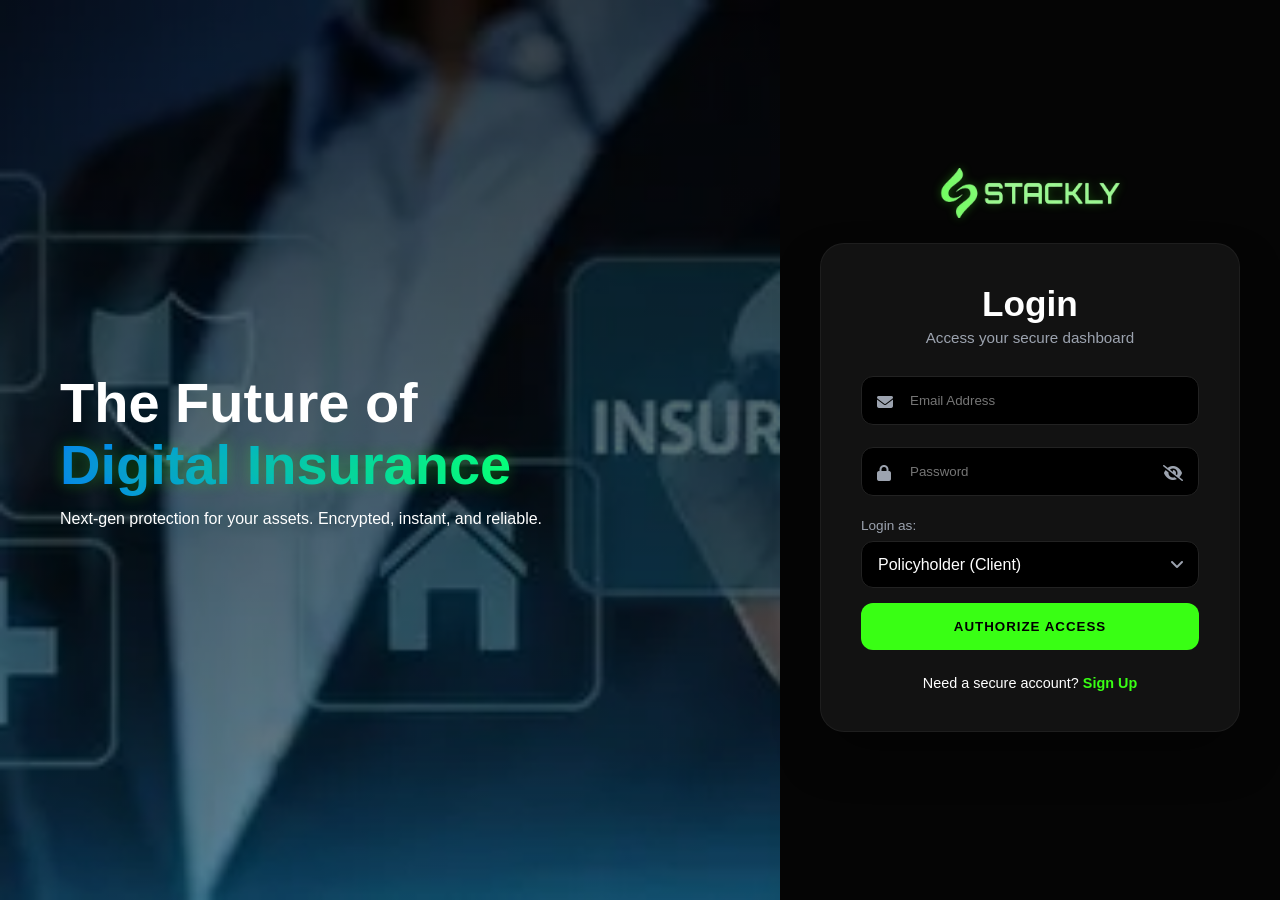
==== index.html @ 8f4632af "login page" ====
<!DOCTYPE html>
<html lang="en">

<head>
    <meta charset="UTF-8">
    <meta name="viewport" content="width=device-width, initial-scale=1.0">
    <title>Stackly | Secure Insurance Portal</title>
    <link rel="stylesheet" href="style.css">
    <link rel="stylesheet" href="https://cdnjs.cloudflare.com/ajax/libs/font-awesome/6.4.0/css/all.min.css">
</head>

<body>
    <div class="container">
        <div class="hero-section">
            <div class="hero-text">
                <h1>The Future of<br><span>Digital Insurance</span></h1>
                <p>Next-gen protection for your assets. Encrypted, instant, and reliable.</p>
            </div>
        </div>
        <div class="form-section">
            <a href="index.html" class="logo-container">
                <img src="./asset/logo_green.webp" alt="Stackly Logo">
            </a>
            <div class="login-card">
                <div id="login-form">
                    <h2>Login</h2>
                    <p class="subtitle">Access your secure dashboard</p>
                    <div class="input-group">
                        <i class="fa-solid fa-envelope"></i>
                        <input type="email" placeholder="Email Address" id="login-email">
                        <span class="error-msg" id="login-email-error">Invalid email format</span>
                    </div>
                    <div class="input-group">
                        <i class="fa-solid fa-lock"></i>
                        <input type="password" placeholder="Password" id="login-pass">
                        <i class="fa-solid fa-eye-slash toggle-pass" id="eye-icon"
                            onclick="togglePasswordVisibility()"></i>
                        <span class="error-msg" id="login-pass-error">Minimum 8 characters</span>
                    </div>
                    <div class="role-selector">
                        <label>Login as:</label>
                        <div class="select-wrapper">
                            <select id="role-select">
                                <option value="client">Policyholder (Client)</option>
                                <option value="agent">Insurance Agent</option>
                            </select>
                        </div>
                    </div>
                    <button class="login-btn" onclick="validateLogin()">Authorize Access</button>

                    <div class="footer-links">
                        <p>Need a secure account? <a href="#" onclick="toggleForm()">Sign Up</a></p>
                    </div>
                </div>
                <div id="signup-form" class="hidden">
                    <h2>Sign Up</h2>
                    <p class="subtitle">Start your protection journey</p>
                    <div class="input-group">
                        <i class="fa-solid fa-user"></i>
                        <input type="text" placeholder="Full Name" id="reg-name">
                        <span class="error-msg" id="reg-name-error">Name is required</span>
                    </div>
                    <div class="input-group">
                        <i class="fa-solid fa-envelope"></i>
                        <input type="email" placeholder="Email Address" id="reg-email">
                        <span class="error-msg" id="reg-email-error">Valid email required</span>
                    </div>
                    <div class="input-group">
                        <i class="fa-solid fa-lock"></i>
                        <input type="password" placeholder="Create Password" id="reg-pass">
                        <span class="error-msg" id="reg-pass-error">Min 8 characters</span>
                    </div>
                    <button class="login-btn" onclick="validateSignUp()">Create Account</button>
                    <div class="footer-links">
                        <p>Already protected? <a href="#" onclick="toggleForm()">Back to Login</a></p>
                    </div>
                </div>
            </div>
        </div>
    </div>
    <script src="script.js"></script>
</body>

</html>
---- style.css ----
:root {
  --black: #050505;
  --dark-card: #121212;
  --neon-green: #39ff14;
  --neon-glow: rgba(57, 255, 20, 0.4);
  --error-red: #ff3333;
  --white: #ffffff;
  --grey: #888888;
}

* {
  margin: 0;
  padding: 0;
  box-sizing: border-box;
  font-family: "Inter", sans-serif;
}
body {
  background-color: var(--black);
  color: var(--white);
  overflow-x: hidden;
}
.hidden {
  display: none !important;
}

.container {
  display: flex;
  height: 100vh;
  width: 100vw;
}
.hero-section {
  flex: 1.2;
  background:
    linear-gradient(rgba(0, 0, 0, 0.7), rgba(0, 0, 0, 0.4)),
    url("./asset/img1.webp");
  background-size: cover;
  background-position: center;
  display: flex;
  align-items: center;
  padding: 60px;
}

.hero-text h1 {
  font-size: 3.5rem;
  line-height: 1.1;
  margin-bottom: 15px;
}
.hero-text h1 span {
  color: var(--neon-green);
  text-shadow: 0 0 15px var(--neon-glow);
}

.form-section {
  flex: 0.8;
  display: flex;
  flex-direction: column;
  align-items: center;
  justify-content: center;
  padding: 30px;
}

.logo-container {
  display: flex;
  justify-content: center;
  margin-bottom: 25px;
  transition: 0.3s;
}
.logo-container img {
  max-width: 180px;
  height: auto;
  filter: drop-shadow(0 0 5px var(--neon-glow));
}

.login-card {
  width: 100%;
  max-width: 420px;
  background: var(--dark-card);
  padding: 40px;
  border-radius: 24px;
  border: 1px solid rgba(255, 255, 255, 0.05);
  box-shadow: 0 25px 50px -12px rgba(0, 0, 0, 0.5);
  backdrop-filter: blur(10px);
}

h2 {
  font-size: 2.2rem;
  margin-bottom: 5px;
  font-weight: 700;
  text-align: center;
}
.subtitle {
  color: var(--grey);
  margin-bottom: 30px;
  font-size: 0.95rem;
  text-align: center;
}

.input-group {
  margin-bottom: 22px;
  position: relative;
  width: 100%;
}
.input-group i:not(.toggle-pass) {
  position: absolute;
  left: 16px;
  top: 18px;
  color: var(--grey);
}
.input-group input {
  width: 100%;
  padding: 16px 16px 16px 48px;
  background: #000;
  border: 1px solid #222;
  border-radius: 12px;
  color: white;
  transition: 0.3s;
}
.input-group input:focus {
  border-color: var(--neon-green);
  outline: none;
  box-shadow: 0 0 10px var(--neon-glow);
}

.toggle-pass {
  position: absolute;
  right: 16px;
  top: 18px;
  cursor: pointer;
  color: var(--grey);
  z-index: 10;
}

.role-selector {
  width: 100%;
  margin-bottom: 15px;
}
.role-selector label {
  display: block;
  margin-bottom: 8px;
  color: var(--grey);
  font-size: 0.85rem;
}
.select-wrapper {
  position: relative;
  width: 100%;
}
.select-wrapper select {
  width: 100%;
  padding: 14px 16px;
  background: #000;
  color: white;
  border: 1px solid #222;
  border-radius: 12px;
  cursor: pointer;
  appearance: none;
  font-size: 1rem;
}
.select-wrapper::after {
  content: "\f107";
  font-family: "Font Awesome 6 Free";
  font-weight: 900;
  position: absolute;
  right: 15px;
  top: 50%;
  transform: translateY(-50%);
  color: var(--grey);
  pointer-events: none;
}

@keyframes spin {
  to {
    transform: rotate(360deg);
  }
}
.spinner {
  display: inline-block;
  width: 18px;
  height: 18px;
  border: 3px solid rgba(0, 0, 0, 0.3);
  border-top-color: #000;
  border-radius: 50%;
  animation: spin 0.8s linear infinite;
  margin-right: 10px;
}

.login-btn {
  width: 100%;
  padding: 16px;
  background: var(--neon-green);
  color: black;
  border: none;
  border-radius: 12px;
  font-weight: 800;
  cursor: pointer;
  text-transform: uppercase;
  letter-spacing: 1px;
  transition: 0.3s;
  display: flex;
  align-items: center;
  justify-content: center;
}
.login-btn:hover {
  box-shadow: 0 0 20px var(--neon-green);
  transform: translateY(-2px);
}

.error-msg {
  color: var(--error-red);
  font-size: 0.75rem;
  display: none;
  margin-top: 6px;
  padding-left: 5px;
}
.footer-links {
  text-align: center;
  margin-top: 25px;
  font-size: 0.9rem;
}
.footer-links a {
  color: var(--neon-green);
  text-decoration: none;
  font-weight: 600;
}

@media (max-width: 1024px) {
  .container {
    flex-direction: column;
    overflow-y: auto;
    height: auto;
  }

  .form-section {
    order: 1;
    padding: 20px;
  }

  .logo-container {
    order: 1;
    margin: 20px 0;
  }

  .hero-section {
    order: 2;
    height: 200px;
    padding: 20px;
    flex: none;
  }

  .login-card {
    order: 3;
    background: transparent;
    border: none;
    box-shadow: none;
    padding: 10px;
  }

  .hero-text h1 {
    font-size: 1.8rem;
    text-align: center;
  }
  .hero-text p {
    display: none;
  }
}

:root {
  --bg-black: #050505;
  --dark-card: #121212;
  --neon-green: #39ff14;
  --neon-glow: rgba(57, 255, 20, 0.3);
  --white: #ffffff;
  --grey: #9ca3af;
  --error: #ff3e3e;
}

* {
  margin: 0;
  padding: 0;
  box-sizing: border-box;
  font-family: "Inter", sans-serif;
}

body {
  background-color: var(--bg-black);
  color: var(--white);
  height: 100vh;
  overflow: hidden;
}

.dashboard-container {
  display: grid;
  grid-template-columns: 260px 1fr;
  grid-template-rows: 80px 1fr;
  height: 100vh;
  grid-template-areas:
    "sidebar header"
    "sidebar main";
}

.dashboard-header {
  grid-area: header;
  background: rgba(18, 18, 18, 0.9);
  backdrop-filter: blur(10px);
  display: flex;
  justify-content: space-between;
  align-items: center;
  padding: 0 40px;
  border-bottom: 1px solid rgba(255, 255, 255, 0.05);
}

.text-gradient {
  background: linear-gradient(90deg, #fff, var(--neon-green));
  -webkit-background-clip: text;
  -webkit-text-fill-color: transparent;
  font-weight: 800;
  font-size: 1.5rem;
}

.header-actions {
  display: flex;
  gap: 20px;
  align-items: center;
}

.notif-btn,
.profile-btn {
  background: #1a1a1a;
  border: 1px solid #333;
  color: var(--white);
  padding: 8px 15px;
  border-radius: 30px;
  display: flex;
  align-items: center;
  gap: 10px;
  cursor: pointer;
  transition: 0.3s;
}

.profile-btn:hover {
  border-color: var(--neon-green);
  box-shadow: 0 0 10px var(--neon-glow);
}

.sidebar {
  grid-area: sidebar;
  background: var(--dark-card);
  border-right: 1px solid rgba(255, 255, 255, 0.05);
  display: flex;
  flex-direction: column;
  padding: 30px 20px;
}

.dashboard-logo {
  max-width: 150px;
  margin: 0 auto 50px auto;
  filter: drop-shadow(0 0 5px var(--neon-glow));
}

.sidebar ul {
  list-style: none;
}

.sidebar-item {
  padding: 15px;
  color: var(--grey);
  display: flex;
  align-items: center;
  gap: 15px;
  cursor: pointer;
  border-radius: 12px;
  margin-bottom: 10px;
  transition: 0.3s;
}

.sidebar-item:hover,
.sidebar-item.active {
  background: rgba(57, 255, 20, 0.1);
  color: var(--neon-green);
}

.side-bar-bottom {
  margin-top: auto;
  display: flex;
  flex-direction: column;
  gap: 10px;
  border-top: 1px solid #222;
  padding-top: 20px;
}

.main-content {
  grid-area: main;
  padding: 50px;
  overflow-y: auto;
  position: relative;
  background: radial-gradient(
    circle at top right,
    rgba(57, 255, 20, 0.02),
    transparent
  );
}

.main-content::before {
  content: "STACKLY";
  position: absolute;
  top: 50%;
  left: 50%;
  transform: translate(-50%, -50%) rotate(-15deg);
  font-size: 12rem;
  font-weight: 900;
  color: rgba(255, 255, 255, 0.02);
  pointer-events: none;
  z-index: 0;
}

.sec-head {
  font-size: 2.5rem;
  font-weight: 800;
  margin-bottom: 40px;
  position: relative;
  z-index: 1;
}

.sections-grid {
  display: grid;
  grid-template-columns: repeat(auto-fit, minmax(280px, 1fr));
  gap: 30px;
  position: relative;
  z-index: 1;
}

.stat-card {
  background: rgba(18, 18, 18, 0.8);
  padding: 40px;
  border-radius: 24px;
  border: 1px solid rgba(255, 255, 255, 0.05);
  text-align: center;
  transition: 0.4s cubic-bezier(0.175, 0.885, 0.32, 1.275);
}

.stat-card:hover {
  border-color: var(--neon-green);
  transform: translateY(-10px);
  box-shadow: 0 20px 40px rgba(0, 0, 0, 0.6);
}

.stat-icon {
  font-size: 3rem;
  color: var(--neon-green);
  margin-bottom: 15px;
}

.stat-number {
  font-size: 2.8rem;
  font-weight: 800;
  margin-bottom: 5px;
}

.stat-label {
  color: var(--grey);
  text-transform: uppercase;
  font-size: 0.8rem;
  letter-spacing: 1.5px;
}

@media (max-width: 1024px) {
  .dashboard-container {
    grid-template-columns: 1fr;
    grid-template-areas: "header" "main";
  }
  .sidebar {
    display: none;
  }
  .sections-grid {
    grid-template-columns: 1fr;
  }
}

.hero-text {
  animation: float 6s ease-in-out infinite;
}

@keyframes float {
  0%,
  100% {
    transform: translateY(0px);
  }
  50% {
    transform: translateY(-20px);
  }
}

.hero-text h1 span {
  background: linear-gradient(90deg, #007bff, #00ff88, #007bff);
  background-size: 200% auto;
  -webkit-background-clip: text;
  -webkit-text-fill-color: transparent;
  animation: shine 3s linear infinite;
}

@keyframes shine {
  to {
    background-position: 200% center;
  }
}

.input-group {
  transition:
    transform 0.3s ease,
    box-shadow 0.3s ease;
}

.input-group:focus-within {
  transform: translateX(10px);
}

.hidden {
  display: none;
  opacity: 0;
  transform: translateY(20px);
}

#login-form,
#signup-form {
  animation: fadeInForm 0.5s ease forwards;
}

@keyframes fadeInForm {
  from {
    opacity: 0;
    transform: scale(0.95);
  }
  to {
    opacity: 1;
    transform: scale(1);
  }
}
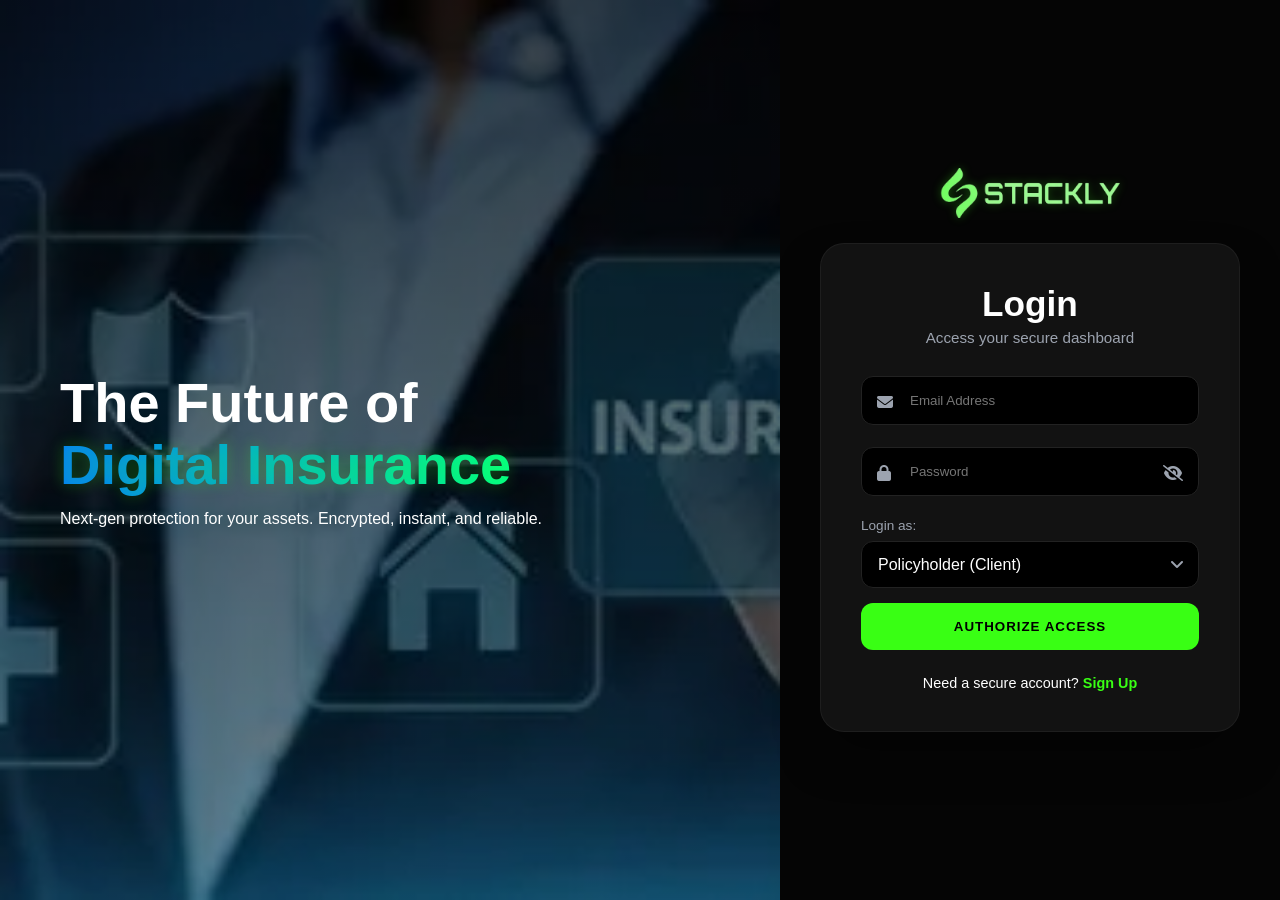
==== commit c7914cc3: "login page" ====
--- a/index.html
+++ b/index.html
@@ -7,12 +7,13 @@
     <title>Stackly | Secure Insurance Portal</title>
     <link rel="stylesheet" href="style.css">
     <link rel="stylesheet" href="https://cdnjs.cloudflare.com/ajax/libs/font-awesome/6.4.0/css/all.min.css">
+    <link href="https://unpkg.com/aos@2.3.1/dist/aos.css" rel="stylesheet">
 </head>
 
 <body>
     <div class="container">
         <div class="hero-section">
-            <div class="hero-text">
+            <div class="hero-text" data-aos="fade-right" data-aos-delay="200">
                 <h1>The Future of<br><span>Digital Insurance</span></h1>
                 <p>Next-gen protection for your assets. Encrypted, instant, and reliable.</p>
             </div>
@@ -21,7 +22,7 @@
             <a href="index.html" class="logo-container">
                 <img src="./asset/logo_green.webp" alt="Stackly Logo">
             </a>
-            <div class="login-card">
+            <div class="login-card" data-aos="zoom-in" data-aos-delay="400">
                 <div id="login-form">
                     <h2>Login</h2>
                     <p class="subtitle">Access your secure dashboard</p>
@@ -79,6 +80,13 @@
         </div>
     </div>
     <script src="script.js"></script>
+    <script src="https://unpkg.com/aos@2.3.1/dist/aos.js"></script>
+    <script>
+        AOS.init({
+            duration: 1000, 
+            once: true,     
+        });
+    </script>
 </body>
 
 </html>
--- a/style.css
+++ b/style.css
@@ -283,8 +283,8 @@
 body {
   background-color: var(--bg-black);
   color: var(--white);
-  height: 100vh;
-  overflow: hidden;
+  /* height: 100vh; */
+  /* overflow: hidden; */
 }
 
 .dashboard-container {
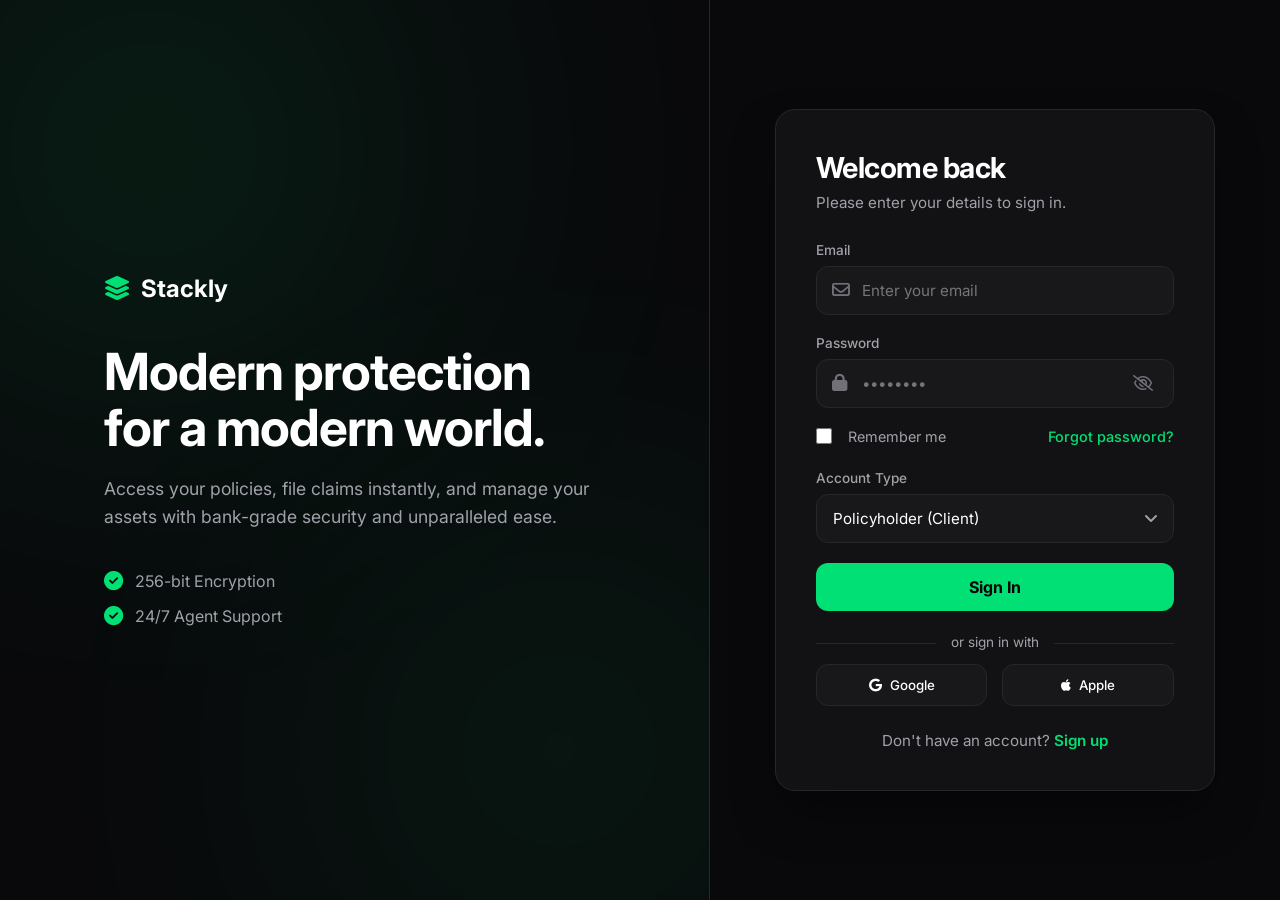
==== commit 47787a7d: "login page" ====
--- a/index.html
+++ b/index.html
@@ -1,45 +1,83 @@
 <!DOCTYPE html>
 <html lang="en">
-
 <head>
     <meta charset="UTF-8">
     <meta name="viewport" content="width=device-width, initial-scale=1.0">
     <title>Stackly | Secure Insurance Portal</title>
+    <!-- Google Fonts -->
+    <link href="https://fonts.googleapis.com/css2?family=Inter:wght@400;500;600;700&display=swap" rel="stylesheet">
+    <!-- Font Awesome -->
+    <link rel="stylesheet" href="https://cdnjs.cloudflare.com/ajax/libs/font-awesome/6.4.0/css/all.min.css">
+    <!-- AOS Animation -->
+    <link href="https://unpkg.com/aos@2.3.1/dist/aos.css" rel="stylesheet">
     <link rel="stylesheet" href="style.css">
-    <link rel="stylesheet" href="https://cdnjs.cloudflare.com/ajax/libs/font-awesome/6.4.0/css/all.min.css">
-    <link href="https://unpkg.com/aos@2.3.1/dist/aos.css" rel="stylesheet">
 </head>
-
 <body>
     <div class="container">
+        <!-- High-End Dark Hero Section -->
         <div class="hero-section">
-            <div class="hero-text" data-aos="fade-right" data-aos-delay="200">
-                <h1>The Future of<br><span>Digital Insurance</span></h1>
-                <p>Next-gen protection for your assets. Encrypted, instant, and reliable.</p>
+            <div class="bg-shapes">
+                <div class="shape shape-1"></div>
+                <div class="shape shape-2"></div>
+            </div>
+            <div class="hero-content" data-aos="fade-up" data-aos-duration="1000">
+                <div class="brand">
+                    <i class="fa-solid fa-layer-group"></i> Stackly
+                </div>
+                <h1>Modern protection<br>for a modern world.</h1>
+                <p>Access your policies, file claims instantly, and manage your assets with bank-grade security and unparalleled ease.</p>
+                
+                <div class="hero-features">
+                    <div class="feature-item">
+                        <i class="fa-solid fa-check-circle"></i>
+                        <span>256-bit Encryption</span>
+                    </div>
+                    <div class="feature-item">
+                        <i class="fa-solid fa-check-circle"></i>
+                        <span>24/7 Agent Support</span>
+                    </div>
+                </div>
             </div>
         </div>
+
+        <!-- Sleek Dark Form Section -->
         <div class="form-section">
-            <a href="index.html" class="logo-container">
-                <img src="./asset/logo_green.webp" alt="Stackly Logo">
-            </a>
-            <div class="login-card" data-aos="zoom-in" data-aos-delay="400">
+            <div class="login-card" data-aos="fade-left" data-aos-delay="200" data-aos-duration="1000">
+                <!-- LOGIN FORM -->
                 <div id="login-form">
-                    <h2>Login</h2>
-                    <p class="subtitle">Access your secure dashboard</p>
+                    <h2>Welcome back</h2>
+                    <p class="subtitle">Please enter your details to sign in.</p>
+                    
                     <div class="input-group">
-                        <i class="fa-solid fa-envelope"></i>
-                        <input type="email" placeholder="Email Address" id="login-email">
+                        <label>Email</label>
+                        <div class="input-wrapper">
+                            <i class="fa-regular fa-envelope"></i>
+                            <input type="email" placeholder="Enter your email" id="login-email">
+                        </div>
                         <span class="error-msg" id="login-email-error">Invalid email format</span>
                     </div>
+
                     <div class="input-group">
-                        <i class="fa-solid fa-lock"></i>
-                        <input type="password" placeholder="Password" id="login-pass">
-                        <i class="fa-solid fa-eye-slash toggle-pass" id="eye-icon"
-                            onclick="togglePasswordVisibility()"></i>
+                        <label>Password</label>
+                        <div class="input-wrapper">
+                            <i class="fa-solid fa-lock"></i>
+                            <input type="password" placeholder="••••••••" id="login-pass">
+                            <i class="fa-regular fa-eye-slash toggle-pass" id="eye-icon" onclick="togglePasswordVisibility()"></i>
+                        </div>
                         <span class="error-msg" id="login-pass-error">Minimum 8 characters</span>
                     </div>
-                    <div class="role-selector">
-                        <label>Login as:</label>
+
+                    <div class="form-utils">
+                        <label class="checkbox-container">
+                            <input type="checkbox">
+                            <span class="checkmark"></span>
+                            Remember me
+                        </label>
+                        <a href="#" class="forgot-link">Forgot password?</a>
+                    </div>
+
+                    <div class="input-group">
+                        <label>Account Type</label>
                         <div class="select-wrapper">
                             <select id="role-select">
                                 <option value="client">Policyholder (Client)</option>
@@ -47,46 +85,64 @@
                             </select>
                         </div>
                     </div>
-                    <button class="login-btn" onclick="validateLogin()">Authorize Access</button>
 
-                    <div class="footer-links">
-                        <p>Need a secure account? <a href="#" onclick="toggleForm()">Sign Up</a></p>
+                    <button class="login-btn" onclick="validateLogin()">Sign In</button>
+
+                    <div class="divider"><span>or sign in with</span></div>
+
+                    <div class="social-login">
+                        <button class="social-btn"><i class="fa-brands fa-google"></i> Google</button>
+                        <button class="social-btn"><i class="fa-brands fa-apple"></i> Apple</button>
                     </div>
+
+                    <p class="switch-form">Don't have an account? <a href="#" onclick="toggleForm()">Sign up</a></p>
                 </div>
+
+                <!-- SIGN UP FORM -->
                 <div id="signup-form" class="hidden">
-                    <h2>Sign Up</h2>
-                    <p class="subtitle">Start your protection journey</p>
+                    <h2>Create an account</h2>
+                    <p class="subtitle">Start your journey with Stackly today.</p>
+                    
                     <div class="input-group">
-                        <i class="fa-solid fa-user"></i>
-                        <input type="text" placeholder="Full Name" id="reg-name">
+                        <label>Full Name</label>
+                        <div class="input-wrapper">
+                            <i class="fa-regular fa-user"></i>
+                            <input type="text" placeholder="John Doe" id="reg-name">
+                        </div>
                         <span class="error-msg" id="reg-name-error">Name is required</span>
                     </div>
+
                     <div class="input-group">
-                        <i class="fa-solid fa-envelope"></i>
-                        <input type="email" placeholder="Email Address" id="reg-email">
+                        <label>Email</label>
+                        <div class="input-wrapper">
+                            <i class="fa-regular fa-envelope"></i>
+                            <input type="email" placeholder="Enter your email" id="reg-email">
+                        </div>
                         <span class="error-msg" id="reg-email-error">Valid email required</span>
                     </div>
+
                     <div class="input-group">
-                        <i class="fa-solid fa-lock"></i>
-                        <input type="password" placeholder="Create Password" id="reg-pass">
+                        <label>Password</label>
+                        <div class="input-wrapper">
+                            <i class="fa-solid fa-lock"></i>
+                            <input type="password" placeholder="Create a password" id="reg-pass">
+                        </div>
                         <span class="error-msg" id="reg-pass-error">Min 8 characters</span>
                     </div>
+
                     <button class="login-btn" onclick="validateSignUp()">Create Account</button>
-                    <div class="footer-links">
-                        <p>Already protected? <a href="#" onclick="toggleForm()">Back to Login</a></p>
-                    </div>
+                    
+                    <p class="switch-form">Already have an account? <a href="#" onclick="toggleForm()">Log in</a></p>
                 </div>
             </div>
         </div>
     </div>
+
+    <!-- Scripts -->
+    <script src="https://unpkg.com/aos@2.3.1/dist/aos.js"></script>
     <script src="script.js"></script>
-    <script src="https://unpkg.com/aos@2.3.1/dist/aos.js"></script>
     <script>
-        AOS.init({
-            duration: 1000, 
-            once: true,     
-        });
+        AOS.init({ duration: 800, once: true });
     </script>
 </body>
-
 </html>
--- a/style.css
+++ b/style.css
@@ -1,11 +1,19 @@
 :root {
-  --black: #050505;
-  --dark-card: #121212;
-  --neon-green: #39ff14;
-  --neon-glow: rgba(57, 255, 20, 0.4);
-  --error-red: #ff3333;
-  --white: #ffffff;
-  --grey: #888888;
+  --primary: #00e074; /* Refined Fintech Neon Green */
+  --primary-hover: #00c264;
+  --primary-glow: rgba(0, 224, 116, 0.15);
+
+  --bg-main: #09090b; /* Deep off-black */
+  --card-bg: #121214;
+  --input-bg: #18181b;
+
+  --text-main: #ffffff;
+  --text-muted: #a1a1aa;
+
+  --border: #27272a;
+  --border-hover: #3f3f46;
+
+  --error: #ef4444;
 }
 
 * {
@@ -14,523 +22,394 @@
   box-sizing: border-box;
   font-family: "Inter", sans-serif;
 }
+
 body {
-  background-color: var(--black);
-  color: var(--white);
+  background-color: var(--bg-main);
+  color: var(--text-main);
   overflow-x: hidden;
 }
-.hidden {
-  display: none !important;
-}
 
 .container {
   display: flex;
-  height: 100vh;
+  min-height: 100vh;
   width: 100vw;
 }
+
+/* --- Hero Section (Left) --- */
 .hero-section {
   flex: 1.2;
-  background:
-    linear-gradient(rgba(0, 0, 0, 0.7), rgba(0, 0, 0, 0.4)),
-    url("./asset/img1.webp");
-  background-size: cover;
-  background-position: center;
-  display: flex;
-  align-items: center;
+  background-color: var(--bg-main);
+  position: relative;
+  overflow: hidden;
+  display: flex;
+  align-items: center;
+  justify-content: center;
   padding: 60px;
-}
-
-.hero-text h1 {
-  font-size: 3.5rem;
+  border-right: 1px solid var(--border);
+}
+
+/* Cinematic Blurred Glowing Orbs */
+.bg-shapes .shape {
+  position: absolute;
+  background: var(--primary);
+  border-radius: 50%;
+  filter: blur(150px);
+  opacity: 0.12; /* Subtle, professional glow */
+  z-index: 0;
+}
+.shape-1 {
+  width: 500px;
+  height: 500px;
+  top: -100px;
+  left: -100px;
+}
+.shape-2 {
+  width: 400px;
+  height: 400px;
+  bottom: -50px;
+  right: -50px;
+}
+
+.hero-content {
+  position: relative;
+  z-index: 10;
+  max-width: 500px;
+}
+
+.brand {
+  font-size: 1.5rem;
+  font-weight: 700;
+  margin-bottom: 40px;
+  display: flex;
+  align-items: center;
+  gap: 10px;
+  color: var(--text-main);
+}
+.brand i {
+  color: var(--primary);
+}
+
+.hero-content h1 {
+  font-size: clamp(2.5rem, 4vw, 3.5rem);
   line-height: 1.1;
-  margin-bottom: 15px;
-}
-.hero-text h1 span {
-  color: var(--neon-green);
-  text-shadow: 0 0 15px var(--neon-glow);
-}
-
+  font-weight: 700;
+  margin-bottom: 20px;
+  letter-spacing: -1px;
+}
+
+.hero-content p {
+  font-size: 1.1rem;
+  color: var(--text-muted);
+  line-height: 1.6;
+  margin-bottom: 40px;
+}
+
+.hero-features {
+  display: flex;
+  flex-direction: column;
+  gap: 15px;
+}
+
+.feature-item {
+  display: flex;
+  align-items: center;
+  gap: 12px;
+  font-size: 1rem;
+  color: var(--text-muted);
+}
+
+.feature-item i {
+  color: var(--primary);
+  font-size: 1.2rem;
+}
+
+/* --- Form Section (Right) --- */
 .form-section {
-  flex: 0.8;
-  display: flex;
-  flex-direction: column;
+  flex: 1;
+  display: flex;
   align-items: center;
   justify-content: center;
-  padding: 30px;
-}
-
-.logo-container {
-  display: flex;
-  justify-content: center;
-  margin-bottom: 25px;
-  transition: 0.3s;
-}
-.logo-container img {
-  max-width: 180px;
-  height: auto;
-  filter: drop-shadow(0 0 5px var(--neon-glow));
+  padding: 40px;
+  background-color: var(--bg-main);
+  position: relative;
+  z-index: 10;
 }
 
 .login-card {
   width: 100%;
-  max-width: 420px;
-  background: var(--dark-card);
+  max-width: 440px;
+  background: var(--card-bg);
   padding: 40px;
-  border-radius: 24px;
-  border: 1px solid rgba(255, 255, 255, 0.05);
+  border-radius: 20px;
+  border: 1px solid var(--border);
   box-shadow: 0 25px 50px -12px rgba(0, 0, 0, 0.5);
-  backdrop-filter: blur(10px);
 }
 
 h2 {
-  font-size: 2.2rem;
-  margin-bottom: 5px;
+  font-size: 1.8rem;
   font-weight: 700;
-  text-align: center;
+  margin-bottom: 8px;
+  letter-spacing: -0.5px;
 }
 .subtitle {
-  color: var(--grey);
+  color: var(--text-muted);
+  font-size: 0.95rem;
   margin-bottom: 30px;
-  font-size: 0.95rem;
-  text-align: center;
-}
-
+}
+
+/* Dark Mode Inputs */
 .input-group {
-  margin-bottom: 22px;
+  margin-bottom: 20px;
+}
+.input-group label {
+  display: block;
+  font-size: 0.85rem;
+  font-weight: 500;
+  color: var(--text-muted);
+  margin-bottom: 8px;
+}
+
+.input-wrapper {
   position: relative;
-  width: 100%;
-}
-.input-group i:not(.toggle-pass) {
+  display: flex;
+  align-items: center;
+}
+
+.input-wrapper i:not(.toggle-pass) {
   position: absolute;
   left: 16px;
-  top: 18px;
-  color: var(--grey);
-}
-.input-group input {
-  width: 100%;
-  padding: 16px 16px 16px 48px;
-  background: #000;
-  border: 1px solid #222;
-  border-radius: 12px;
-  color: white;
-  transition: 0.3s;
-}
-.input-group input:focus {
-  border-color: var(--neon-green);
-  outline: none;
-  box-shadow: 0 0 10px var(--neon-glow);
-}
-
-.toggle-pass {
-  position: absolute;
-  right: 16px;
-  top: 18px;
-  cursor: pointer;
-  color: var(--grey);
-  z-index: 10;
-}
-
-.role-selector {
-  width: 100%;
-  margin-bottom: 15px;
-}
-.role-selector label {
-  display: block;
-  margin-bottom: 8px;
-  color: var(--grey);
-  font-size: 0.85rem;
-}
-.select-wrapper {
-  position: relative;
-  width: 100%;
-}
+  color: #71717a;
+  font-size: 1.1rem;
+}
+
+.input-wrapper input,
 .select-wrapper select {
   width: 100%;
-  padding: 14px 16px;
-  background: #000;
-  color: white;
-  border: 1px solid #222;
+  padding: 14px 16px 14px 45px;
+  background: var(--input-bg);
+  border: 1px solid var(--border);
   border-radius: 12px;
-  cursor: pointer;
+  color: var(--text-main);
+  font-size: 0.95rem;
+  transition: all 0.2s ease;
+}
+.select-wrapper{
+  position: relative;
+}
+.select-wrapper select {
+  padding-left: 16px;
   appearance: none;
-  font-size: 1rem;
+  cursor: pointer;
 }
 .select-wrapper::after {
   content: "\f107";
   font-family: "Font Awesome 6 Free";
   font-weight: 900;
   position: absolute;
-  right: 15px;
+  right: 16px;
   top: 50%;
   transform: translateY(-50%);
-  color: var(--grey);
+  color: var(--text-muted);
   pointer-events: none;
 }
 
+.input-wrapper input:hover,
+.select-wrapper select:hover {
+  border-color: var(--border-hover);
+}
+
+.input-wrapper input:focus,
+.select-wrapper select:focus {
+  border-color: var(--primary);
+  box-shadow: 0 0 0 4px var(--primary-glow);
+  outline: none;
+  background: #111113;
+}
+
+.toggle-pass {
+  position: absolute;
+  right: 16px;
+  cursor: pointer;
+  color: #71717a;
+  padding: 5px;
+  transition: 0.2s;
+}
+.toggle-pass:hover {
+  color: var(--text-main);
+}
+
+/* Utils */
+.form-utils {
+  display: flex;
+  justify-content: space-between;
+  align-items: center;
+  margin-bottom: 25px;
+}
+
+.checkbox-container {
+  display: flex;
+  align-items: center;
+  gap: 8px;
+  font-size: 0.9rem;
+  color: var(--text-muted);
+  cursor: pointer;
+}
+.checkbox-container input {
+  width: 16px;
+  height: 16px;
+  accent-color: var(--primary);
+  cursor: pointer;
+  background: var(--input-bg);
+}
+
+.forgot-link {
+  color: var(--primary);
+  text-decoration: none;
+  font-size: 0.9rem;
+  font-weight: 500;
+  transition: 0.2s;
+}
+.forgot-link:hover {
+  color: var(--primary-hover);
+}
+
+/* Fintech Primary Button */
+.login-btn {
+  width: 100%;
+  padding: 14px;
+  background: var(--primary);
+  color: #000000;
+  border: none;
+  border-radius: 12px;
+  font-size: 1rem;
+  font-weight: 700;
+  cursor: pointer;
+  transition:
+    background 0.2s ease,
+    transform 0.1s ease;
+  display: flex;
+  align-items: center;
+  justify-content: center;
+  gap: 10px;
+}
+.login-btn:hover {
+  background: var(--primary-hover);
+  transform: translateY(-1px);
+}
+.login-btn:active {
+  transform: translateY(0);
+}
+
+/* Social Links & Divider */
+.divider {
+  text-align: center;
+  margin: 30px 0 20px;
+  border-bottom: 1px solid var(--border);
+  line-height: 0.1em;
+}
+.divider span {
+  background: var(--card-bg);
+  padding: 0 15px;
+  color: var(--text-muted);
+  font-size: 0.85rem;
+}
+
+.social-login {
+  display: flex;
+  gap: 15px;
+}
+.social-btn {
+  flex: 1;
+  padding: 12px;
+  background: var(--input-bg);
+  border: 1px solid var(--border);
+  color: var(--text-main);
+  border-radius: 12px;
+  font-weight: 500;
+  cursor: pointer;
+  transition: 0.2s ease;
+  display: flex;
+  align-items: center;
+  justify-content: center;
+  gap: 8px;
+}
+.social-btn:hover {
+  background: #27272a;
+  border-color: #3f3f46;
+}
+
+.switch-form {
+  text-align: center;
+  margin-top: 25px;
+  font-size: 0.95rem;
+  color: var(--text-muted);
+}
+.switch-form a {
+  color: var(--primary);
+  font-weight: 600;
+  text-decoration: none;
+}
+.switch-form a:hover {
+  color: var(--primary-hover);
+}
+
+.error-msg {
+  color: var(--error);
+  font-size: 0.8rem;
+  display: none;
+  margin-top: 6px;
+}
+
+.hidden {
+  display: none !important;
+}
+
+/* Mobile View */
+@media (max-width: 992px) {
+  .container {
+    flex-direction: column;
+  }
+  .hero-section {
+    flex: none;
+    padding: 40px 20px;
+    text-align: center;
+    border-right: none;
+    border-bottom: 1px solid var(--border);
+  }
+  .hero-content {
+    margin: 0 auto;
+  }
+  .brand {
+    justify-content: center;
+  }
+  .hero-features {
+    align-items: center;
+  }
+  .form-section {
+    padding: 30px 20px;
+  }
+  .login-card {
+    border: none;
+    background: transparent;
+    box-shadow: none;
+    padding: 10px;
+  }
+  .divider span {
+    background: var(--bg-main);
+  }
+}
+
+/* Spinner Animation */
 @keyframes spin {
   to {
     transform: rotate(360deg);
   }
 }
 .spinner {
-  display: inline-block;
-  width: 18px;
-  height: 18px;
-  border: 3px solid rgba(0, 0, 0, 0.3);
+  width: 20px;
+  height: 20px;
+  border: 3px solid rgba(0, 0, 0, 0.2);
   border-top-color: #000;
   border-radius: 50%;
   animation: spin 0.8s linear infinite;
-  margin-right: 10px;
-}
-
-.login-btn {
-  width: 100%;
-  padding: 16px;
-  background: var(--neon-green);
-  color: black;
-  border: none;
-  border-radius: 12px;
-  font-weight: 800;
-  cursor: pointer;
-  text-transform: uppercase;
-  letter-spacing: 1px;
-  transition: 0.3s;
-  display: flex;
-  align-items: center;
-  justify-content: center;
-}
-.login-btn:hover {
-  box-shadow: 0 0 20px var(--neon-green);
-  transform: translateY(-2px);
-}
-
-.error-msg {
-  color: var(--error-red);
-  font-size: 0.75rem;
-  display: none;
-  margin-top: 6px;
-  padding-left: 5px;
-}
-.footer-links {
-  text-align: center;
-  margin-top: 25px;
-  font-size: 0.9rem;
-}
-.footer-links a {
-  color: var(--neon-green);
-  text-decoration: none;
-  font-weight: 600;
-}
-
-@media (max-width: 1024px) {
-  .container {
-    flex-direction: column;
-    overflow-y: auto;
-    height: auto;
-  }
-
-  .form-section {
-    order: 1;
-    padding: 20px;
-  }
-
-  .logo-container {
-    order: 1;
-    margin: 20px 0;
-  }
-
-  .hero-section {
-    order: 2;
-    height: 200px;
-    padding: 20px;
-    flex: none;
-  }
-
-  .login-card {
-    order: 3;
-    background: transparent;
-    border: none;
-    box-shadow: none;
-    padding: 10px;
-  }
-
-  .hero-text h1 {
-    font-size: 1.8rem;
-    text-align: center;
-  }
-  .hero-text p {
-    display: none;
-  }
-}
-
-:root {
-  --bg-black: #050505;
-  --dark-card: #121212;
-  --neon-green: #39ff14;
-  --neon-glow: rgba(57, 255, 20, 0.3);
-  --white: #ffffff;
-  --grey: #9ca3af;
-  --error: #ff3e3e;
-}
-
-* {
-  margin: 0;
-  padding: 0;
-  box-sizing: border-box;
-  font-family: "Inter", sans-serif;
-}
-
-body {
-  background-color: var(--bg-black);
-  color: var(--white);
-  /* height: 100vh; */
-  /* overflow: hidden; */
-}
-
-.dashboard-container {
-  display: grid;
-  grid-template-columns: 260px 1fr;
-  grid-template-rows: 80px 1fr;
-  height: 100vh;
-  grid-template-areas:
-    "sidebar header"
-    "sidebar main";
-}
-
-.dashboard-header {
-  grid-area: header;
-  background: rgba(18, 18, 18, 0.9);
-  backdrop-filter: blur(10px);
-  display: flex;
-  justify-content: space-between;
-  align-items: center;
-  padding: 0 40px;
-  border-bottom: 1px solid rgba(255, 255, 255, 0.05);
-}
-
-.text-gradient {
-  background: linear-gradient(90deg, #fff, var(--neon-green));
-  -webkit-background-clip: text;
-  -webkit-text-fill-color: transparent;
-  font-weight: 800;
-  font-size: 1.5rem;
-}
-
-.header-actions {
-  display: flex;
-  gap: 20px;
-  align-items: center;
-}
-
-.notif-btn,
-.profile-btn {
-  background: #1a1a1a;
-  border: 1px solid #333;
-  color: var(--white);
-  padding: 8px 15px;
-  border-radius: 30px;
-  display: flex;
-  align-items: center;
-  gap: 10px;
-  cursor: pointer;
-  transition: 0.3s;
-}
-
-.profile-btn:hover {
-  border-color: var(--neon-green);
-  box-shadow: 0 0 10px var(--neon-glow);
-}
-
-.sidebar {
-  grid-area: sidebar;
-  background: var(--dark-card);
-  border-right: 1px solid rgba(255, 255, 255, 0.05);
-  display: flex;
-  flex-direction: column;
-  padding: 30px 20px;
-}
-
-.dashboard-logo {
-  max-width: 150px;
-  margin: 0 auto 50px auto;
-  filter: drop-shadow(0 0 5px var(--neon-glow));
-}
-
-.sidebar ul {
-  list-style: none;
-}
-
-.sidebar-item {
-  padding: 15px;
-  color: var(--grey);
-  display: flex;
-  align-items: center;
-  gap: 15px;
-  cursor: pointer;
-  border-radius: 12px;
-  margin-bottom: 10px;
-  transition: 0.3s;
-}
-
-.sidebar-item:hover,
-.sidebar-item.active {
-  background: rgba(57, 255, 20, 0.1);
-  color: var(--neon-green);
-}
-
-.side-bar-bottom {
-  margin-top: auto;
-  display: flex;
-  flex-direction: column;
-  gap: 10px;
-  border-top: 1px solid #222;
-  padding-top: 20px;
-}
-
-.main-content {
-  grid-area: main;
-  padding: 50px;
-  overflow-y: auto;
-  position: relative;
-  background: radial-gradient(
-    circle at top right,
-    rgba(57, 255, 20, 0.02),
-    transparent
-  );
-}
-
-.main-content::before {
-  content: "STACKLY";
-  position: absolute;
-  top: 50%;
-  left: 50%;
-  transform: translate(-50%, -50%) rotate(-15deg);
-  font-size: 12rem;
-  font-weight: 900;
-  color: rgba(255, 255, 255, 0.02);
-  pointer-events: none;
-  z-index: 0;
-}
-
-.sec-head {
-  font-size: 2.5rem;
-  font-weight: 800;
-  margin-bottom: 40px;
-  position: relative;
-  z-index: 1;
-}
-
-.sections-grid {
-  display: grid;
-  grid-template-columns: repeat(auto-fit, minmax(280px, 1fr));
-  gap: 30px;
-  position: relative;
-  z-index: 1;
-}
-
-.stat-card {
-  background: rgba(18, 18, 18, 0.8);
-  padding: 40px;
-  border-radius: 24px;
-  border: 1px solid rgba(255, 255, 255, 0.05);
-  text-align: center;
-  transition: 0.4s cubic-bezier(0.175, 0.885, 0.32, 1.275);
-}
-
-.stat-card:hover {
-  border-color: var(--neon-green);
-  transform: translateY(-10px);
-  box-shadow: 0 20px 40px rgba(0, 0, 0, 0.6);
-}
-
-.stat-icon {
-  font-size: 3rem;
-  color: var(--neon-green);
-  margin-bottom: 15px;
-}
-
-.stat-number {
-  font-size: 2.8rem;
-  font-weight: 800;
-  margin-bottom: 5px;
-}
-
-.stat-label {
-  color: var(--grey);
-  text-transform: uppercase;
-  font-size: 0.8rem;
-  letter-spacing: 1.5px;
-}
-
-@media (max-width: 1024px) {
-  .dashboard-container {
-    grid-template-columns: 1fr;
-    grid-template-areas: "header" "main";
-  }
-  .sidebar {
-    display: none;
-  }
-  .sections-grid {
-    grid-template-columns: 1fr;
-  }
-}
-
-.hero-text {
-  animation: float 6s ease-in-out infinite;
-}
-
-@keyframes float {
-  0%,
-  100% {
-    transform: translateY(0px);
-  }
-  50% {
-    transform: translateY(-20px);
-  }
-}
-
-.hero-text h1 span {
-  background: linear-gradient(90deg, #007bff, #00ff88, #007bff);
-  background-size: 200% auto;
-  -webkit-background-clip: text;
-  -webkit-text-fill-color: transparent;
-  animation: shine 3s linear infinite;
-}
-
-@keyframes shine {
-  to {
-    background-position: 200% center;
-  }
-}
-
-.input-group {
-  transition:
-    transform 0.3s ease,
-    box-shadow 0.3s ease;
-}
-
-.input-group:focus-within {
-  transform: translateX(10px);
-}
-
-.hidden {
-  display: none;
-  opacity: 0;
-  transform: translateY(20px);
-}
-
-#login-form,
-#signup-form {
-  animation: fadeInForm 0.5s ease forwards;
-}
-
-@keyframes fadeInForm {
-  from {
-    opacity: 0;
-    transform: scale(0.95);
-  }
-  to {
-    opacity: 1;
-    transform: scale(1);
-  }
-}
+}
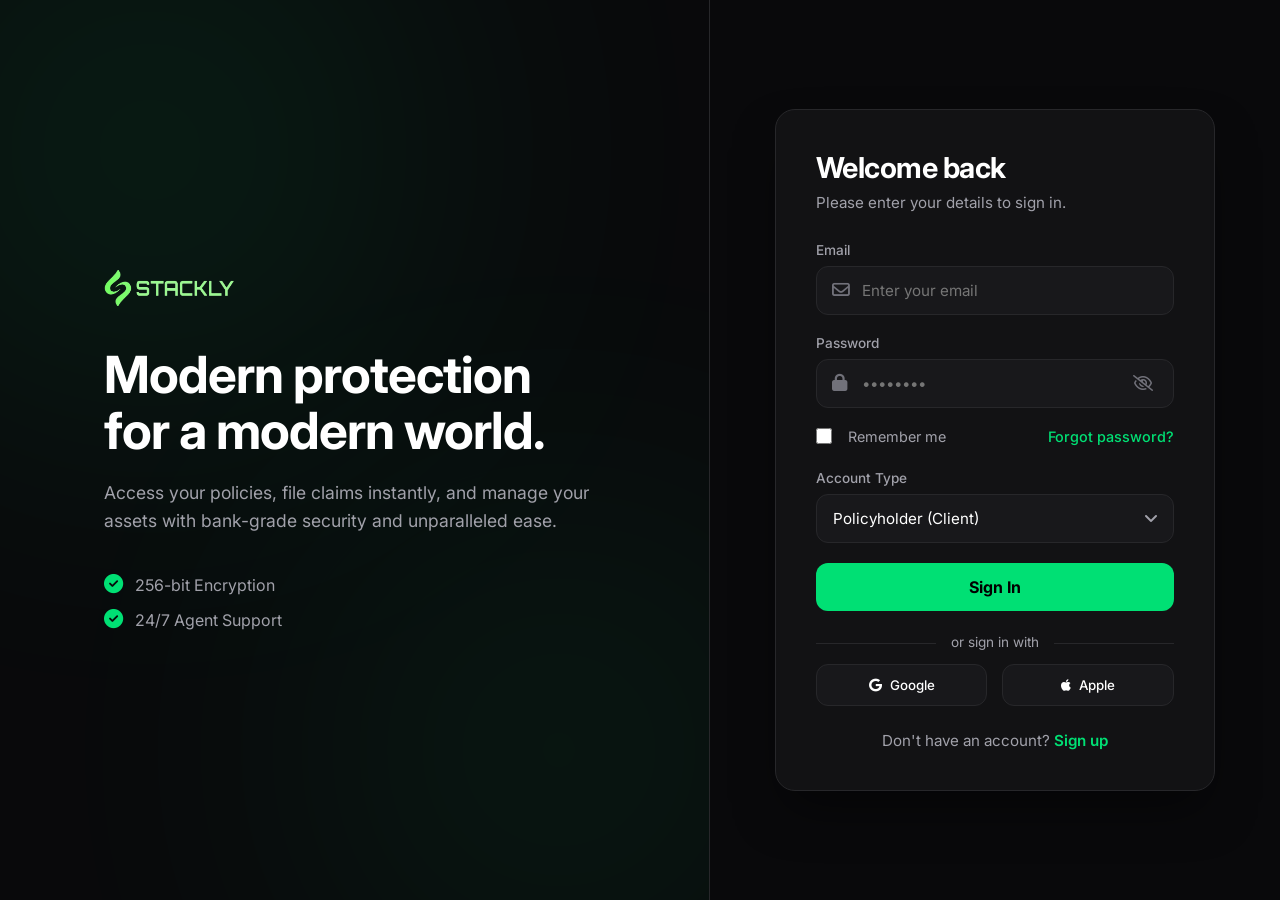
==== commit 88ee41e6: "login page" ====
--- a/index.html
+++ b/index.html
@@ -1,20 +1,18 @@
 <!DOCTYPE html>
 <html lang="en">
+
 <head>
     <meta charset="UTF-8">
     <meta name="viewport" content="width=device-width, initial-scale=1.0">
     <title>Stackly | Secure Insurance Portal</title>
-    <!-- Google Fonts -->
     <link href="https://fonts.googleapis.com/css2?family=Inter:wght@400;500;600;700&display=swap" rel="stylesheet">
-    <!-- Font Awesome -->
     <link rel="stylesheet" href="https://cdnjs.cloudflare.com/ajax/libs/font-awesome/6.4.0/css/all.min.css">
-    <!-- AOS Animation -->
     <link href="https://unpkg.com/aos@2.3.1/dist/aos.css" rel="stylesheet">
     <link rel="stylesheet" href="style.css">
 </head>
+
 <body>
     <div class="container">
-        <!-- High-End Dark Hero Section -->
         <div class="hero-section">
             <div class="bg-shapes">
                 <div class="shape shape-1"></div>
@@ -22,11 +20,12 @@
             </div>
             <div class="hero-content" data-aos="fade-up" data-aos-duration="1000">
                 <div class="brand">
-                    <i class="fa-solid fa-layer-group"></i> Stackly
+                    <img src="./asset/logo_green.webp" alt="logo" class="logo">
                 </div>
                 <h1>Modern protection<br>for a modern world.</h1>
-                <p>Access your policies, file claims instantly, and manage your assets with bank-grade security and unparalleled ease.</p>
-                
+                <p>Access your policies, file claims instantly, and manage your assets with bank-grade security and
+                    unparalleled ease.</p>
+
                 <div class="hero-features">
                     <div class="feature-item">
                         <i class="fa-solid fa-check-circle"></i>
@@ -40,14 +39,13 @@
             </div>
         </div>
 
-        <!-- Sleek Dark Form Section -->
         <div class="form-section">
             <div class="login-card" data-aos="fade-left" data-aos-delay="200" data-aos-duration="1000">
-                <!-- LOGIN FORM -->
+
                 <div id="login-form">
                     <h2>Welcome back</h2>
                     <p class="subtitle">Please enter your details to sign in.</p>
-                    
+
                     <div class="input-group">
                         <label>Email</label>
                         <div class="input-wrapper">
@@ -62,7 +60,8 @@
                         <div class="input-wrapper">
                             <i class="fa-solid fa-lock"></i>
                             <input type="password" placeholder="••••••••" id="login-pass">
-                            <i class="fa-regular fa-eye-slash toggle-pass" id="eye-icon" onclick="togglePasswordVisibility()"></i>
+                            <i class="fa-regular fa-eye-slash toggle-pass" id="eye-icon"
+                                onclick="togglePasswordVisibility()"></i>
                         </div>
                         <span class="error-msg" id="login-pass-error">Minimum 8 characters</span>
                     </div>
@@ -73,7 +72,7 @@
                             <span class="checkmark"></span>
                             Remember me
                         </label>
-                        <a href="#" class="forgot-link">Forgot password?</a>
+                        <a href="./404page.html" class="forgot-link">Forgot password?</a>
                     </div>
 
                     <div class="input-group">
@@ -91,18 +90,20 @@
                     <div class="divider"><span>or sign in with</span></div>
 
                     <div class="social-login">
-                        <button class="social-btn"><i class="fa-brands fa-google"></i> Google</button>
-                        <button class="social-btn"><i class="fa-brands fa-apple"></i> Apple</button>
+                        <button onclick="window.location.href='404page.html'" class="social-btn"><i
+                                class="fa-brands fa-google"></i> Google</button>
+                        <button onclick="window.location.href='404page.html'" class="social-btn"><i
+                                class="fa-brands fa-apple"></i> Apple</button>
                     </div>
 
                     <p class="switch-form">Don't have an account? <a href="#" onclick="toggleForm()">Sign up</a></p>
                 </div>
 
-                <!-- SIGN UP FORM -->
+
                 <div id="signup-form" class="hidden">
                     <h2>Create an account</h2>
                     <p class="subtitle">Start your journey with Stackly today.</p>
-                    
+
                     <div class="input-group">
                         <label>Full Name</label>
                         <div class="input-wrapper">
@@ -130,8 +131,18 @@
                         <span class="error-msg" id="reg-pass-error">Min 8 characters</span>
                     </div>
 
+
+                    <div class="input-group">
+                        <label>Confirm Password</label>
+                        <div class="input-wrapper">
+                            <i class="fa-solid fa-check-double"></i>
+                            <input type="password" placeholder="Confirm your password" id="reg-pass-confirm">
+                        </div>
+                        <span class="error-msg" id="reg-pass-confirm-error">Passwords do not match</span>
+                    </div>
+
                     <button class="login-btn" onclick="validateSignUp()">Create Account</button>
-                    
+
                     <p class="switch-form">Already have an account? <a href="#" onclick="toggleForm()">Log in</a></p>
                 </div>
             </div>
@@ -145,4 +156,5 @@
         AOS.init({ duration: 800, once: true });
     </script>
 </body>
+
 </html>
--- a/style.css
+++ b/style.css
@@ -1,9 +1,9 @@
 :root {
-  --primary: #00e074; /* Refined Fintech Neon Green */
+  --primary: #00e074;
   --primary-hover: #00c264;
   --primary-glow: rgba(0, 224, 116, 0.15);
 
-  --bg-main: #09090b; /* Deep off-black */
+  --bg-main: #09090b;
   --card-bg: #121214;
   --input-bg: #18181b;
 
@@ -35,7 +35,6 @@
   width: 100vw;
 }
 
-/* --- Hero Section (Left) --- */
 .hero-section {
   flex: 1.2;
   background-color: var(--bg-main);
@@ -48,13 +47,12 @@
   border-right: 1px solid var(--border);
 }
 
-/* Cinematic Blurred Glowing Orbs */
 .bg-shapes .shape {
   position: absolute;
   background: var(--primary);
   border-radius: 50%;
   filter: blur(150px);
-  opacity: 0.12; /* Subtle, professional glow */
+  opacity: 0.12;
   z-index: 0;
 }
 .shape-1 {
@@ -123,7 +121,6 @@
   font-size: 1.2rem;
 }
 
-/* --- Form Section (Right) --- */
 .form-section {
   flex: 1;
   display: flex;
@@ -157,7 +154,6 @@
   margin-bottom: 30px;
 }
 
-/* Dark Mode Inputs */
 .input-group {
   margin-bottom: 20px;
 }
@@ -193,7 +189,7 @@
   font-size: 0.95rem;
   transition: all 0.2s ease;
 }
-.select-wrapper{
+.select-wrapper {
   position: relative;
 }
 .select-wrapper select {
@@ -238,7 +234,6 @@
   color: var(--text-main);
 }
 
-/* Utils */
 .form-utils {
   display: flex;
   justify-content: space-between;
@@ -273,7 +268,6 @@
   color: var(--primary-hover);
 }
 
-/* Fintech Primary Button */
 .login-btn {
   width: 100%;
   padding: 14px;
@@ -300,7 +294,6 @@
   transform: translateY(0);
 }
 
-/* Social Links & Divider */
 .divider {
   text-align: center;
   margin: 30px 0 20px;
@@ -363,8 +356,10 @@
 .hidden {
   display: none !important;
 }
-
-/* Mobile View */
+.logo{
+  width: 130px;
+}
+
 @media (max-width: 992px) {
   .container {
     flex-direction: column;
@@ -399,7 +394,6 @@
   }
 }
 
-/* Spinner Animation */
 @keyframes spin {
   to {
     transform: rotate(360deg);
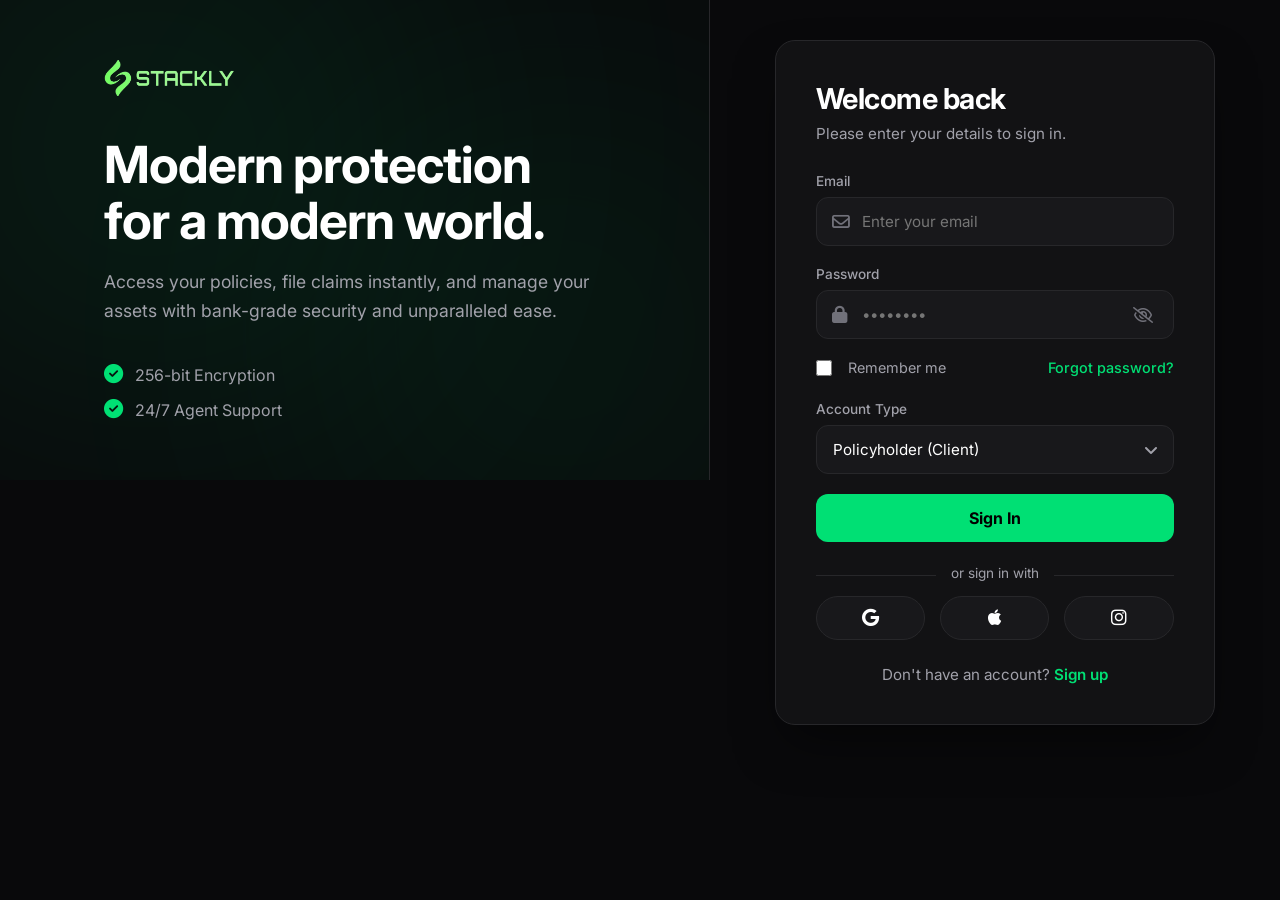
==== commit 4f402323: "login page" ====
--- a/index.html
+++ b/index.html
@@ -66,12 +66,16 @@
                         <span class="error-msg" id="login-pass-error">Minimum 8 characters</span>
                     </div>
 
-                    <div class="form-utils">
-                        <label class="checkbox-container">
-                            <input type="checkbox">
-                            <span class="checkmark"></span>
-                            Remember me
-                        </label>
+                    <div class="form-utils" style="align-items: flex-start;">
+                        <div class="remember-wrapper">
+                            <label class="checkbox-container">
+                                <input type="checkbox" id="remember-me">
+                                <span class="checkmark"></span>
+                                Remember me
+                            </label>
+                            <span class="error-msg" id="remember-error">You must check this box</span>
+                        </div>
+
                         <a href="./404page.html" class="forgot-link">Forgot password?</a>
                     </div>
 
@@ -91,9 +95,11 @@
 
                     <div class="social-login">
                         <button onclick="window.location.href='404page.html'" class="social-btn"><i
-                                class="fa-brands fa-google"></i> Google</button>
+                                class="fa-brands fa-google"></i> </button>
                         <button onclick="window.location.href='404page.html'" class="social-btn"><i
-                                class="fa-brands fa-apple"></i> Apple</button>
+                                class="fa-brands fa-apple"></i> </button>
+                        <button onclick="window.location.href='404page.html'" class="social-btn"><i
+                                class="fa-brands fa-instagram"></i> </button>
                     </div>
 
                     <p class="switch-form">Don't have an account? <a href="#" onclick="toggleForm()">Sign up</a></p>
--- a/style.css
+++ b/style.css
@@ -33,6 +33,7 @@
   display: flex;
   min-height: 100vh;
   width: 100vw;
+  align-items: flex-start;
 }
 
 .hero-section {
@@ -317,7 +318,7 @@
   background: var(--input-bg);
   border: 1px solid var(--border);
   color: var(--text-main);
-  border-radius: 12px;
+  border-radius: 50px;
   font-weight: 500;
   cursor: pointer;
   transition: 0.2s ease;
@@ -326,9 +327,12 @@
   justify-content: center;
   gap: 8px;
 }
+.social-btn i{
+  font-size: 18px;
+}
 .social-btn:hover {
-  background: #27272a;
-  border-color: #3f3f46;
+  background: #272a27;
+  border-color: #5dcf80;
 }
 
 .switch-form {
@@ -356,7 +360,7 @@
 .hidden {
   display: none !important;
 }
-.logo{
+.logo {
   width: 130px;
 }
 
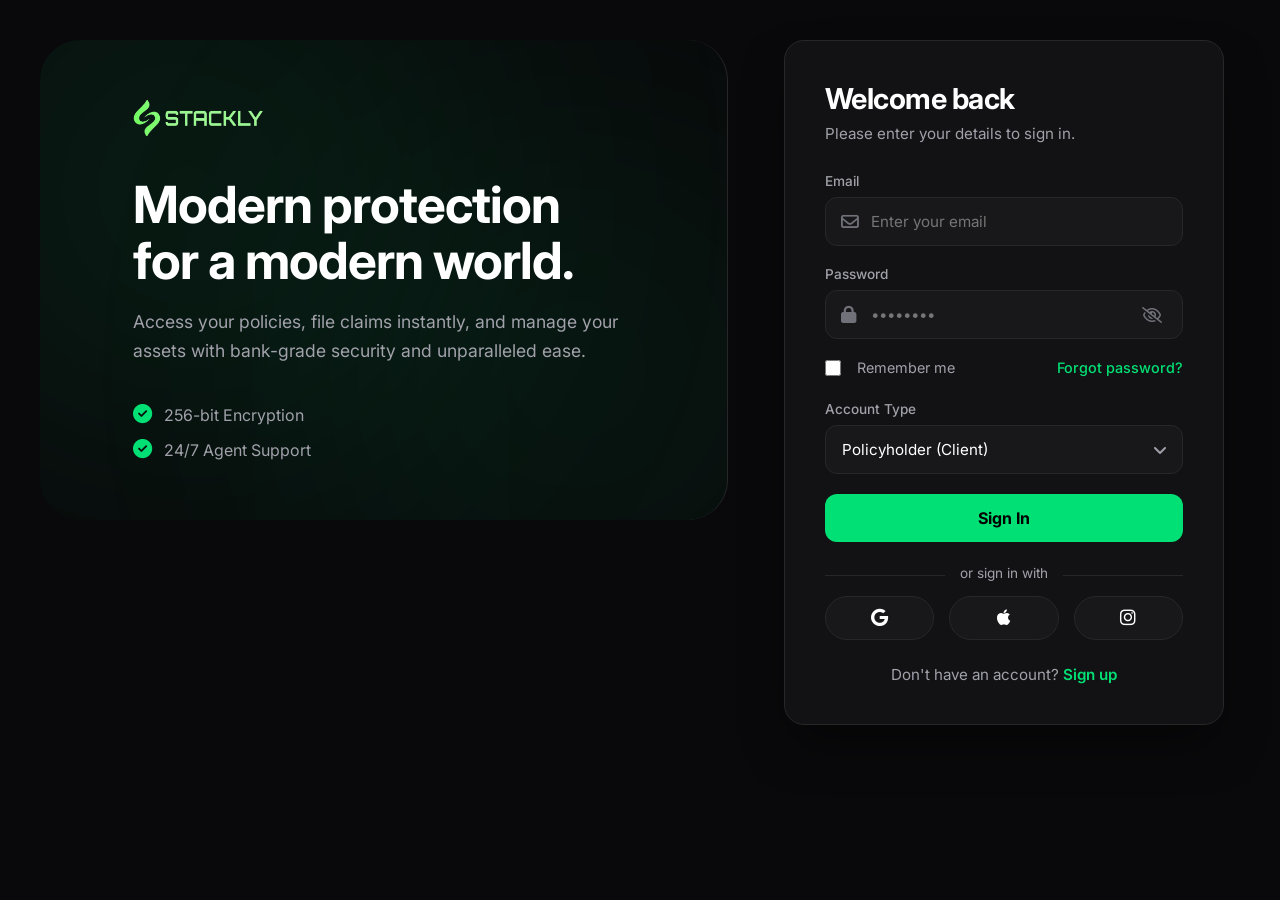
==== commit 6b7fc476: "login page" ====
--- a/index.html
+++ b/index.html
@@ -19,9 +19,9 @@
                 <div class="shape shape-2"></div>
             </div>
             <div class="hero-content" data-aos="fade-up" data-aos-duration="1000">
-                <div class="brand">
+                <a href="index.html" class="brand">
                     <img src="./asset/logo_green.webp" alt="logo" class="logo">
-                </div>
+                </a>
                 <h1>Modern protection<br>for a modern world.</h1>
                 <p>Access your policies, file claims instantly, and manage your assets with bank-grade security and
                     unparalleled ease.</p>
--- a/style.css
+++ b/style.css
@@ -46,6 +46,9 @@
   justify-content: center;
   padding: 60px;
   border-right: 1px solid var(--border);
+  margin-top: 40px;
+  border-radius: 40px;
+  margin-left: 40px;
 }
 
 .bg-shapes .shape {
@@ -374,6 +377,7 @@
     text-align: center;
     border-right: none;
     border-bottom: 1px solid var(--border);
+    margin: 0;
   }
   .hero-content {
     margin: 0 auto;
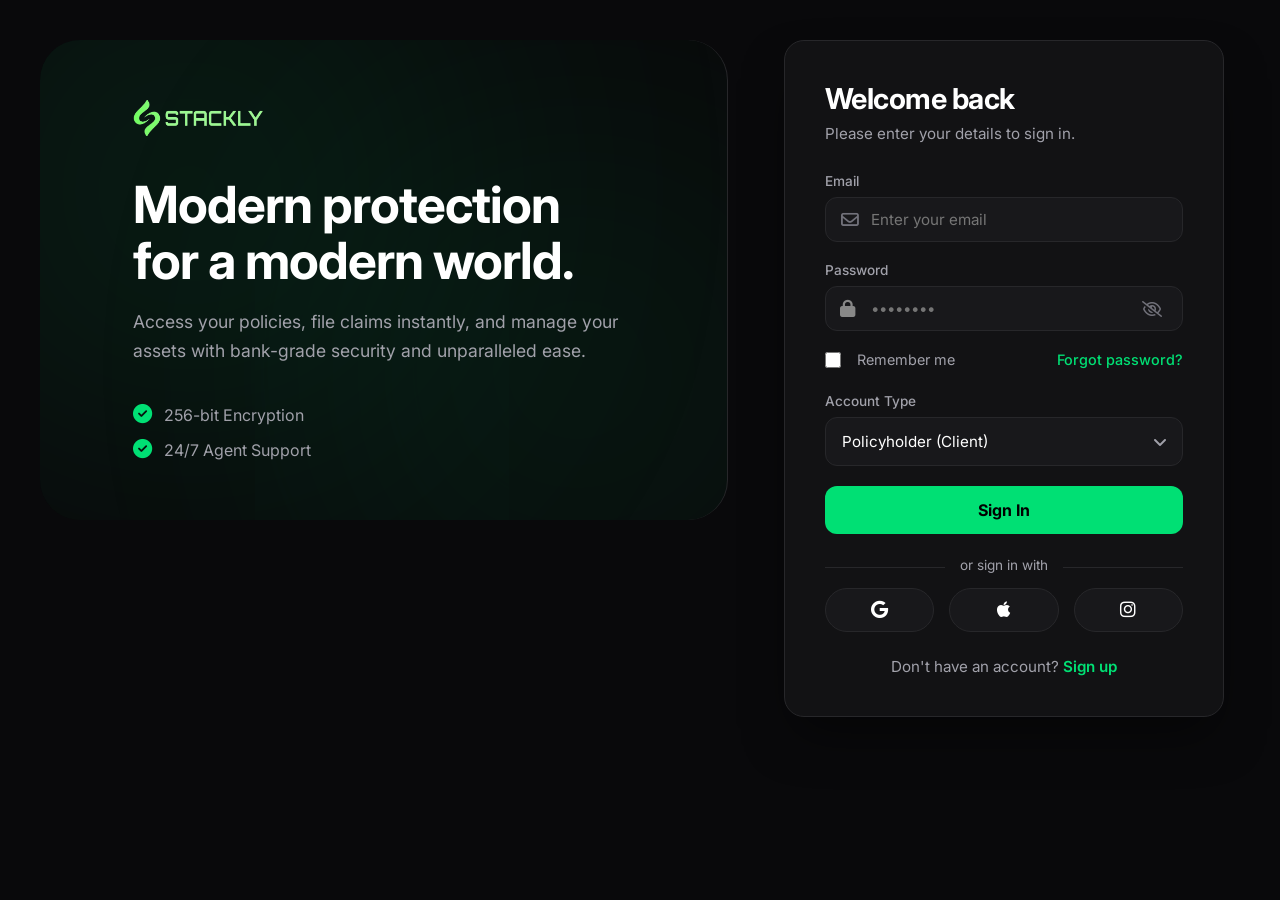
==== commit bca1ff41: "login page" ====
--- a/index.html
+++ b/index.html
@@ -133,16 +133,17 @@
                         <div class="input-wrapper">
                             <i class="fa-solid fa-lock"></i>
                             <input type="password" placeholder="Create a password" id="reg-pass">
+                            <i class="fa-solid fa-eye toggle-password" data-target="reg-pass"></i>
                         </div>
                         <span class="error-msg" id="reg-pass-error">Min 8 characters</span>
                     </div>
-
 
                     <div class="input-group">
                         <label>Confirm Password</label>
                         <div class="input-wrapper">
                             <i class="fa-solid fa-check-double"></i>
                             <input type="password" placeholder="Confirm your password" id="reg-pass-confirm">
+                            <i class="fa-solid fa-eye toggle-password" data-target="reg-pass-confirm"></i>
                         </div>
                         <span class="error-msg" id="reg-pass-confirm-error">Passwords do not match</span>
                     </div>
--- a/style.css
+++ b/style.css
@@ -330,7 +330,7 @@
   justify-content: center;
   gap: 8px;
 }
-.social-btn i{
+.social-btn i {
   font-size: 18px;
 }
 .social-btn:hover {
@@ -415,3 +415,40 @@
   border-radius: 50%;
   animation: spin 0.8s linear infinite;
 }
+
+.input-wrapper {
+  position: relative !important;
+  display: flex !important;
+  align-items: center !important;
+  width: 100% !important;
+}
+
+.input-wrapper input {
+  width: 100% !important;
+  height: 45px !important;
+  padding-left: 45px !important;
+  padding-right: 45px !important;
+  box-sizing: border-box !important;
+}
+
+.input-wrapper .fa-lock,
+.input-wrapper .fa-check-double {
+  position: absolute !important;
+  left: 15px !important;
+  color: #888 !important;
+  pointer-events: none !important;
+}
+
+.input-wrapper i.toggle-password {
+  position: absolute !important;
+  left: unset !important;
+  right: 15px !important;
+  cursor: pointer !important;
+  color: #888 !important;
+  z-index: 10 !important;
+  pointer-events: auto !important;
+}
+
+.input-wrapper i.toggle-password:hover {
+  color: #fff !important;
+}
